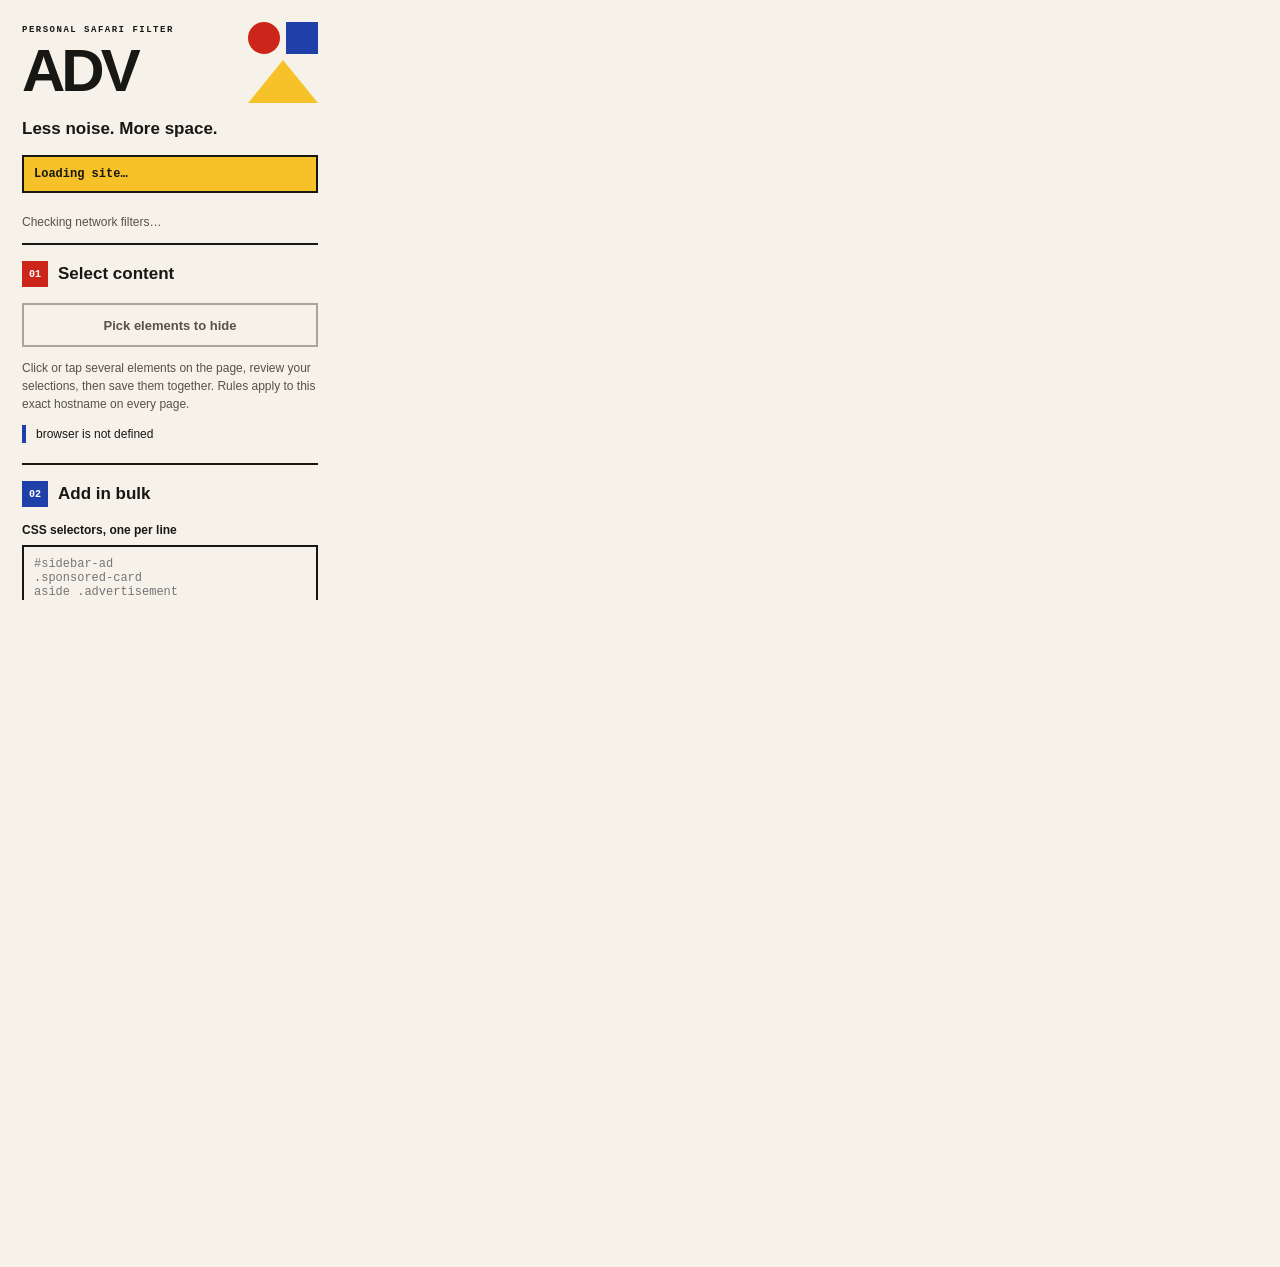
==== WebExtension/popup.html @ 4e4273cb "Define the extension popup structure and controls Organize element picking, bulk selector entry, sav" ====
<!doctype html>
<html lang="en"><head><meta charset="utf-8"><meta name="viewport" content="width=device-width, initial-scale=1">
<title>ADV</title><link rel="stylesheet" href="popup.css"></head>
<body><header><div><p class="eyebrow">PERSONAL SAFARI FILTER</p><h1>ADV</h1></div><div class="mark" aria-hidden="true"><i></i><i></i><i></i></div></header>
<p class="tagline">Less noise. More space.</p><p id="site">Loading site…</p>
<p id="network" class="hint" role="status">Checking network filters…</p>
<section><h2><span class="index red">01</span> Select content</h2>
<button id="pick" disabled>Pick elements to hide</button>
<p class="hint">Click or tap several elements on the page, review your selections, then save them together. Rules apply to this exact hostname on every page.</p>
<p id="status" role="status">Loading rules…</p></section>
<section><h2><span class="index blue">02</span> Add in bulk</h2>
<label for="selectors">CSS selectors, one per line</label>
<textarea id="selectors" rows="5" placeholder="#sidebar-ad&#10;.sponsored-card&#10;aside .advertisement" spellcheck="false"></textarea>
<p class="hint">Save up to 1000 selectors for this exact hostname. Existing rules are kept; duplicates are skipped.</p>
<button id="save-bulk" disabled>Save rules</button><p id="bulk-status" class="hint" role="status"></p></section>
<section><h2><span class="index blue">03</span> Rules for this site</h2><ul id="rules"></ul></section>
<section><h2><span class="index red">04</span> Blocked sources · all sites</h2>
<p class="hint">Block an advertising host and its subdomains across websites. Normal resources on the same host will also be blocked. Opening the site itself is allowed.</p>
<label for="source-host">Advertising source hostname</label><input id="source-host" placeholder="ads.example.com" spellcheck="false" autocapitalize="none">
<button id="block-source">Block source everywhere</button><p id="source-status" class="hint" role="status"></p><ul id="blocked-sources"></ul>
<p class="hint">Source rules persist in this Safari profile. They do not sync with iCloud yet. Reload pages after changing source rules.</p></section>
<p class="hint">Cloud sync runs when you open the signed ADV app. Reload pages after syncing.</p>
<script src="popup.js"></script></body></html>
---- WebExtension/popup.css ----
:root { color-scheme: light; font: 14px -apple-system, BlinkMacSystemFont, Helvetica, sans-serif; --paper: #f6f2e9; --ink: #171714; --red: #cc261a; --blue: #1f40a8; --yellow: #f7c229; color: var(--ink); background: var(--paper); }
* { box-sizing: border-box; }
/* Safari measures this document to size its popover. A viewport-based maximum
   can shrink the document to the initial measurement viewport indefinitely. */
html { width: 340px; min-width: 340px; height: 600px; overflow: hidden; }
body { width: 340px; height: 600px; overflow-y: auto; padding: 22px; margin: 0; }
header { display: flex; align-items: center; justify-content: space-between; gap: 16px; }
.eyebrow { font: bold 9px ui-monospace, monospace; letter-spacing: 1.5px; margin: 0 0 6px; }
h1 { margin: 0; font-size: 60px; letter-spacing: -4px; line-height: 1; font-weight: 900; }
.tagline { font-size: 17px; font-weight: 600; margin: 16px 0; }
.mark { width: 70px; display: grid; grid-template-columns: 1fr 1fr; gap: 6px; flex-shrink: 0; }
.mark i { display: block; height: 32px; background: var(--blue); }
.mark i:first-child { border-radius: 50%; background: var(--red); }
.mark i:last-child { grid-column: 1 / -1; height: 43px; background: var(--yellow); clip-path: polygon(50% 0, 100% 100%, 0 100%); }
#site { background: var(--yellow); border: 2px solid var(--ink); padding: 10px; font: bold 12px ui-monospace, monospace; margin: 0 0 20px; }
section { border-top: 2px solid var(--ink); padding: 16px 0 8px; }
h2 { display: flex; align-items: center; gap: 10px; margin: 0 0 16px; font-size: 17px; }
.index { display: inline-grid; place-items: center; width: 26px; height: 26px; font: bold 10px ui-monospace, monospace; color: white; }
.red { background: var(--red); } .blue { background: var(--blue); }
button { font-size: 13px; font-weight: 700; font-family: inherit; padding: 10px 12px; min-height: 44px; border: 2px solid var(--ink); border-radius: 0; background: var(--paper); color: var(--ink); cursor: pointer; }
button:hover:not(:disabled) { background: var(--yellow); }
button:active:not(:disabled) { transform: translateY(1px); }
button:disabled { cursor: default; color: #55524a; border-color: #aaa69e; background: var(--paper); }
:focus-visible { outline: 3px solid var(--blue); outline-offset: 3px; }
#pick { width: 100%; background: var(--ink); color: var(--paper); }
#pick:hover:not(:disabled) { background: var(--blue); }
#pick:disabled { color: #55524a; background: var(--paper); }
.hint { color: #55524a; font-size: 12px; line-height: 1.5; overflow-wrap: anywhere; }
#status { border-left: 4px solid var(--blue); padding-left: 10px; font-size: 12px; line-height: 1.5; overflow-wrap: anywhere; }
#site, code { overflow-wrap: anywhere; } ul { padding: 0; list-style: none; max-height: 230px; overflow: auto; font-size: 13px; }
label { display: block; font-size: 12px; font-weight: 700; margin-bottom: 8px; }
textarea { width: 100%; min-width: 0; resize: vertical; border: 2px solid var(--ink); border-radius: 0; padding: 10px; background: var(--paper); color: var(--ink); font: 12px ui-monospace, monospace; }
#source-host { width:100%; padding:10px; margin-bottom:8px; border:2px solid var(--ink); border-radius:0; background:var(--paper); color:var(--ink); font:12px ui-monospace,monospace; }
#block-source { width:100%; }
#save-bulk { width: 100%; background: var(--blue); color: white; }
li { border-top: 1px solid #aaa69e; padding: 12px 0; } li button { display: block; margin-top: 8px; }
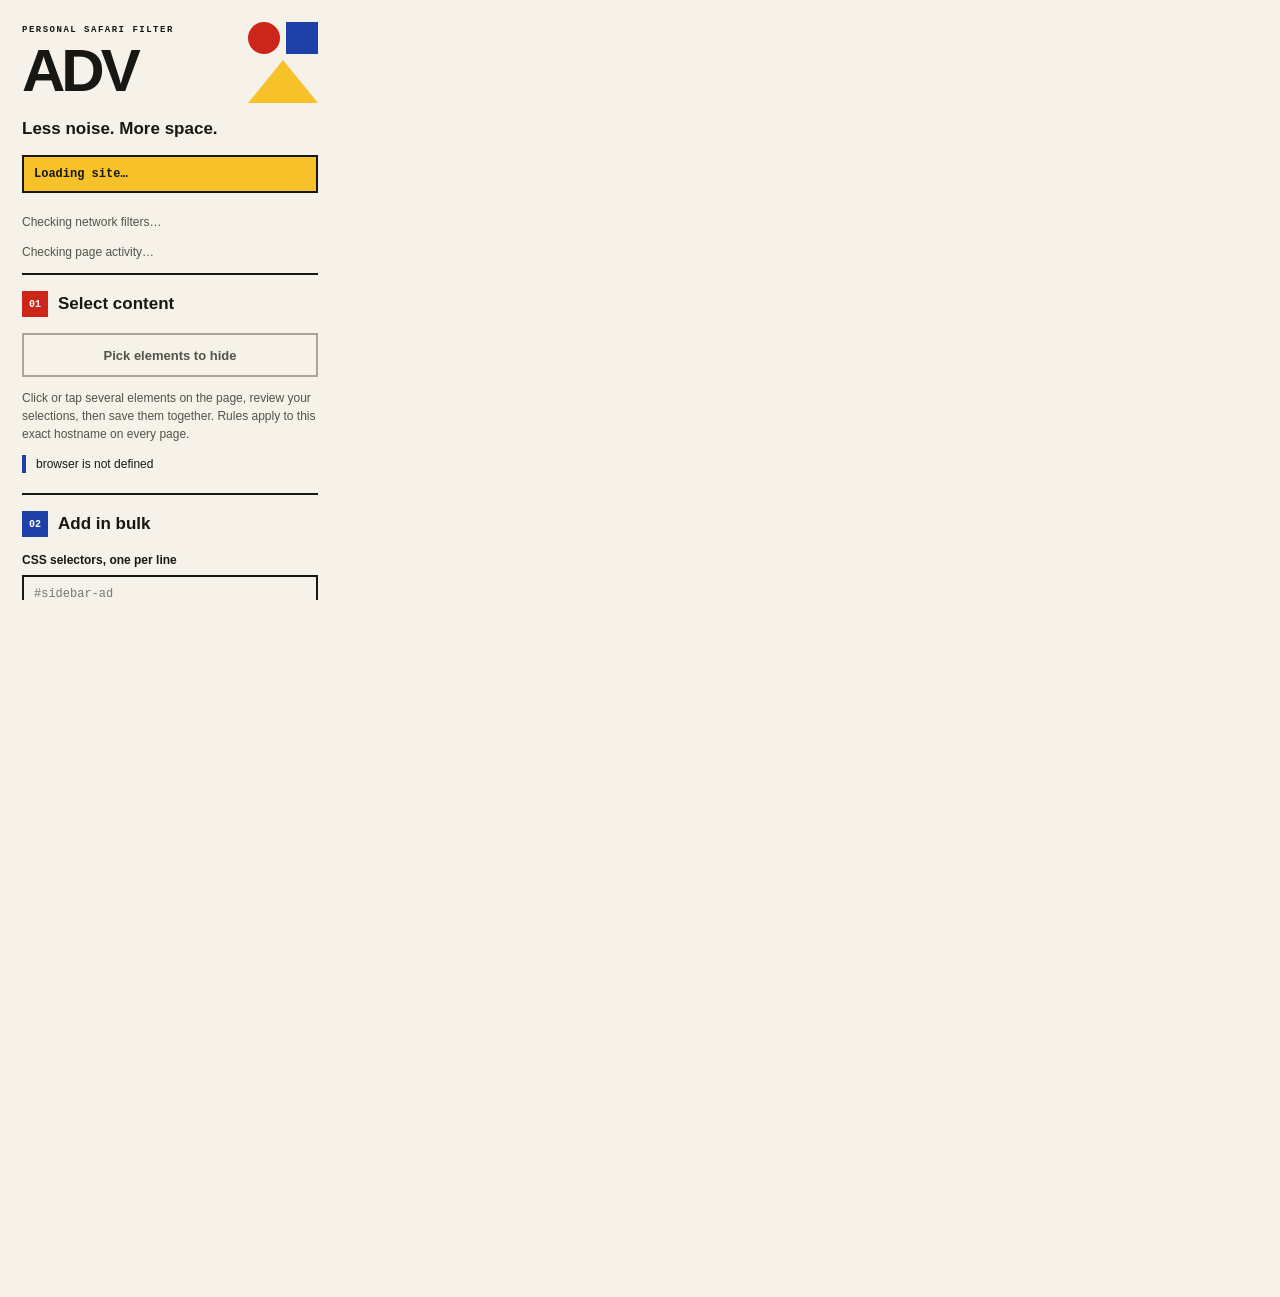
==== commit f376b42d: "Add accessible page activity feedback to the popup Provide a compact status region for current-page " ====
--- a/WebExtension/popup.html
+++ b/WebExtension/popup.html
@@ -4,6 +4,7 @@
 <body><header><div><p class="eyebrow">PERSONAL SAFARI FILTER</p><h1>ADV</h1></div><div class="mark" aria-hidden="true"><i></i><i></i><i></i></div></header>
 <p class="tagline">Less noise. More space.</p><p id="site">Loading site…</p>
 <p id="network" class="hint" role="status">Checking network filters…</p>
+<p id="activity" class="hint" role="status">Checking page activity…</p>
 <section><h2><span class="index red">01</span> Select content</h2>
 <button id="pick" disabled>Pick elements to hide</button>
 <p class="hint">Click or tap several elements on the page, review your selections, then save them together. Rules apply to this exact hostname on every page.</p>
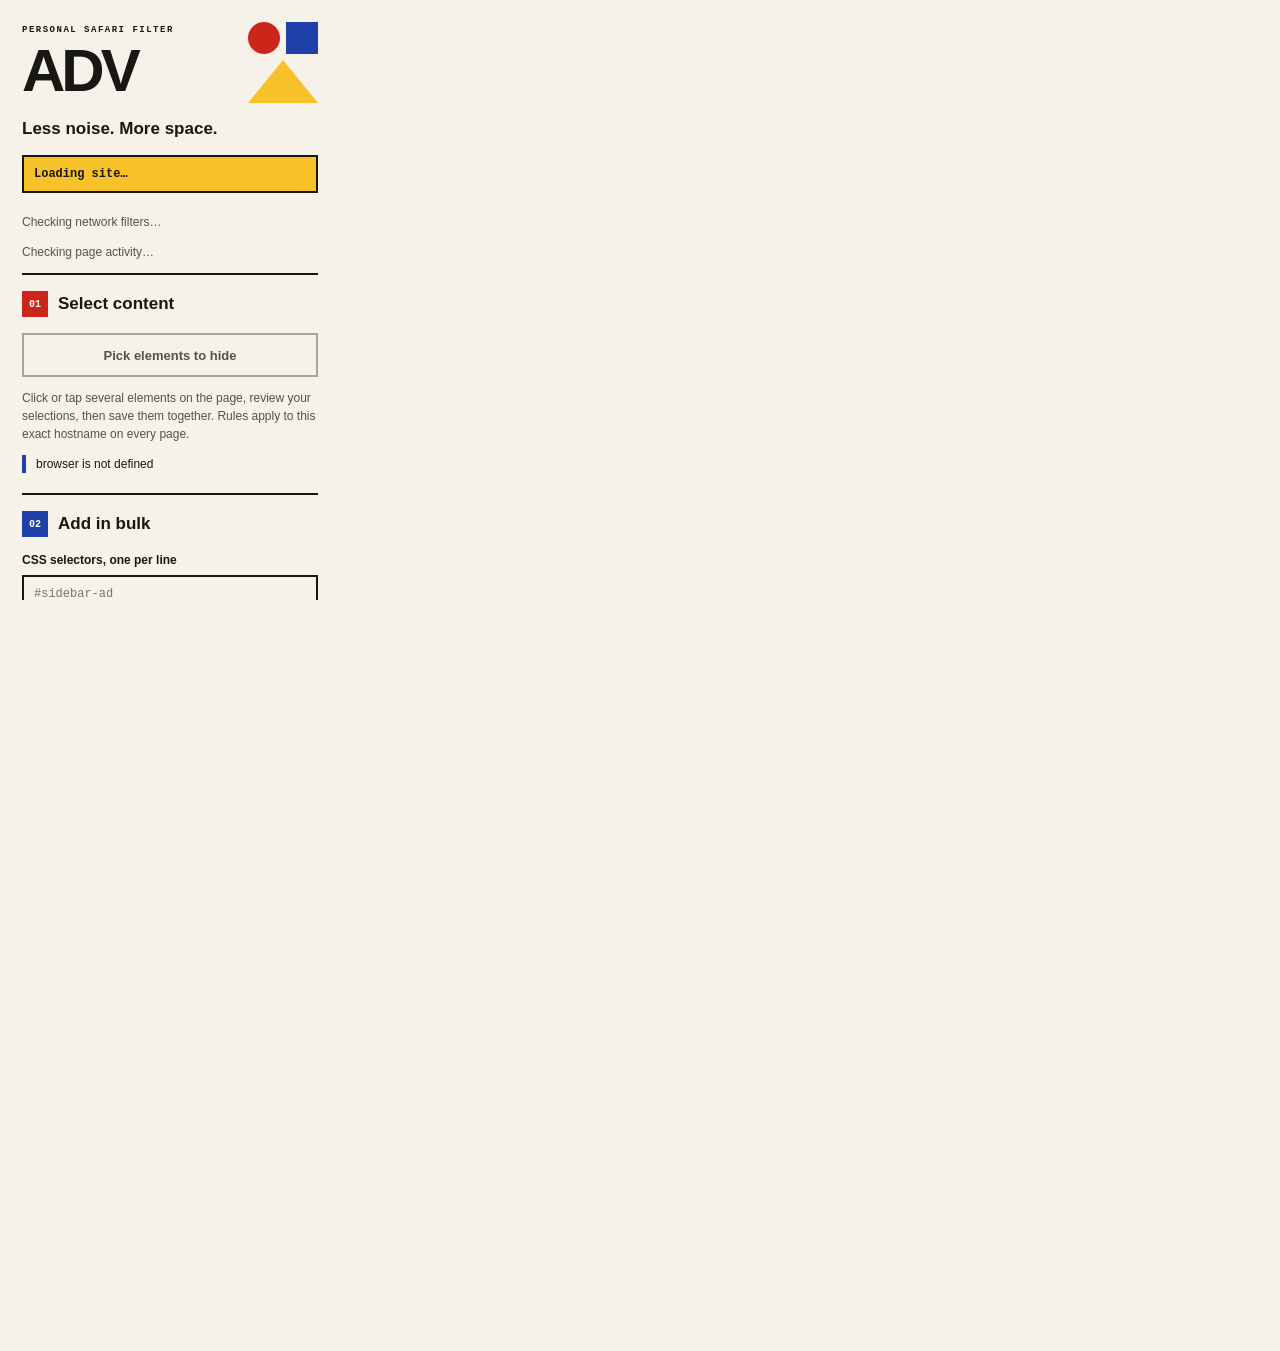
==== commit 8dcb315d: "Expose optional rule help beside the existing controls Add a separate help section for selector or H" ====
--- a/WebExtension/popup.html
+++ b/WebExtension/popup.html
@@ -20,5 +20,14 @@
 <label for="source-host">Advertising source hostname</label><input id="source-host" placeholder="ads.example.com" spellcheck="false" autocapitalize="none">
 <button id="block-source">Block source everywhere</button><p id="source-status" class="hint" role="status"></p><ul id="blocked-sources"></ul>
 <p class="hint">Source rules persist in this Safari profile. They do not sync with iCloud yet. Reload pages after changing source rules.</p></section>
+<details id="help"><summary>Rule help · optional</summary>
+<p class="hint">Read-only investigation of this document. Explicit rules stay in the normal editor. No automatic saving or deletion. Frames and Shadow DOM are not inspected.</p>
+<label for="help-selector">Element or saved CSS selector</label><input id="help-selector" placeholder=".advertisement" spellcheck="false">
+<label for="help-html">Or paste an HTML fragment (optional)</label><textarea id="help-html" rows="3" maxlength="10000" spellcheck="false" placeholder="Paste the outer advertising container"></textarea>
+<button id="help-inspect">Inspect rules and selection</button>
+<label for="help-question">Ask the guide</label><textarea id="help-question" rows="2" maxlength="1500" placeholder="Can I hide the whole container using a stable condition?"></textarea>
+<button id="help-ask">Ask on-device guide</button><p id="help-status" class="hint" role="status">Inspection works without Apple Intelligence. Conversation requires a supported device running macOS or iOS 26.</p>
+<div id="help-conversation" aria-live="polite"></div><ul id="help-findings" aria-label="Rule diagnostics"></ul><ul id="help-candidates" aria-label="Candidate selectors"></ul>
+</details>
 <p class="hint">Cloud sync runs when you open the signed ADV app. Reload pages after syncing.</p>
-<script src="popup.js"></script></body></html>
+<script src="help.js"></script><script src="popup.js"></script></body></html>
--- a/WebExtension/popup.css
+++ b/WebExtension/popup.css
@@ -34,3 +34,12 @@
 #block-source { width:100%; }
 #save-bulk { width: 100%; background: var(--blue); color: white; }
 li { border-top: 1px solid #aaa69e; padding: 12px 0; } li button { display: block; margin-top: 8px; }
+
+#help { border-top:2px solid var(--ink); padding:16px 0; }
+#help summary { cursor:pointer; font-size:17px; font-weight:700; }
+#help input { width:100%; padding:10px; border:2px solid var(--ink); border-radius:0; background:var(--paper); color:var(--ink); font:12px ui-monospace,monospace; }
+#help label { margin-top:12px; }
+#help button { margin:8px 8px 0 0; }
+#help p { font-size:12px; line-height:1.5; overflow-wrap:anywhere; }
+.help-question { border-left:4px solid var(--blue); padding-left:10px; }
+#help-candidates { max-height:360px; }
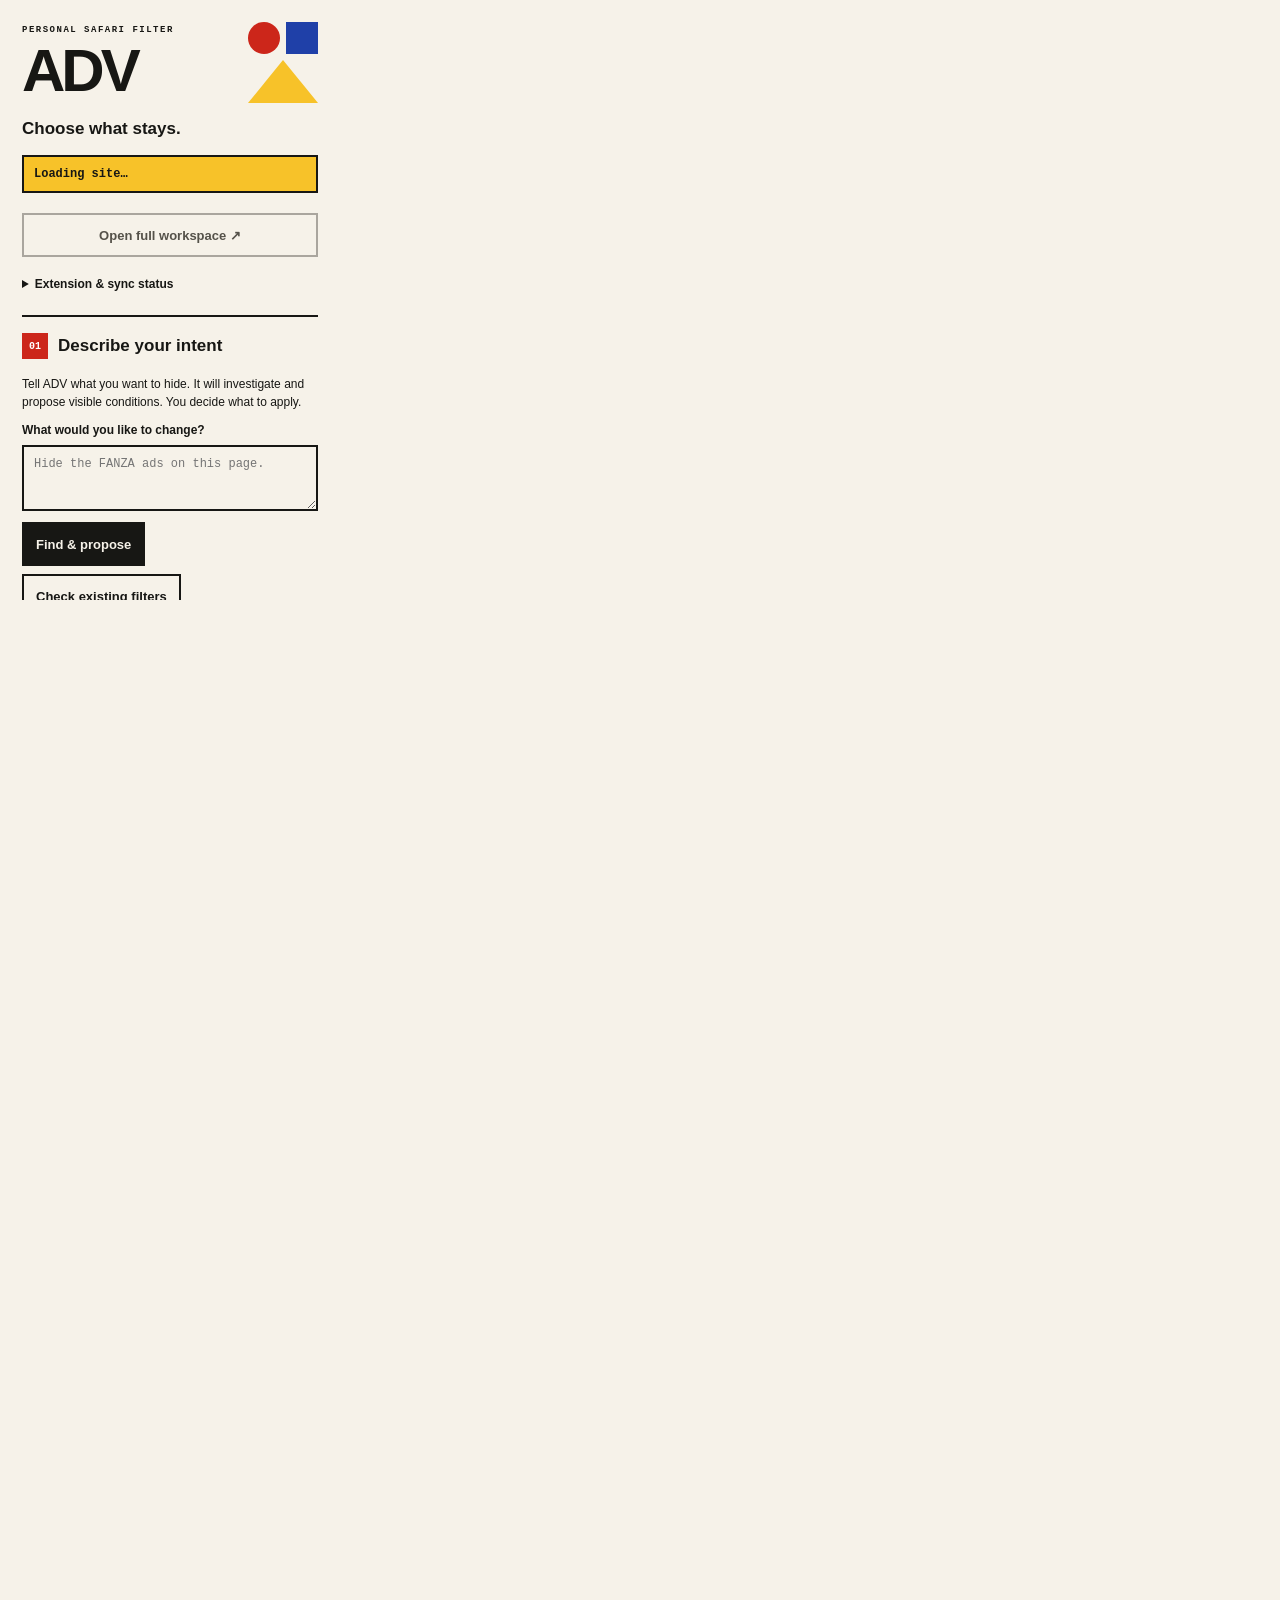
==== commit 6f32f1e5: "Organize ADV around conversation drafts and saved filters Replace the separate help appendix with th" ====
--- a/WebExtension/popup.html
+++ b/WebExtension/popup.html
@@ -1,33 +1,36 @@
 <!doctype html>
 <html lang="en"><head><meta charset="utf-8"><meta name="viewport" content="width=device-width, initial-scale=1">
-<title>ADV</title><link rel="stylesheet" href="popup.css"></head>
+<title>ADV · Personal control</title><link rel="stylesheet" href="popup.css"></head>
 <body><header><div><p class="eyebrow">PERSONAL SAFARI FILTER</p><h1>ADV</h1></div><div class="mark" aria-hidden="true"><i></i><i></i><i></i></div></header>
-<p class="tagline">Less noise. More space.</p><p id="site">Loading site…</p>
-<p id="network" class="hint" role="status">Checking network filters…</p>
-<p id="activity" class="hint" role="status">Checking page activity…</p>
-<section><h2><span class="index red">01</span> Select content</h2>
-<button id="pick" disabled>Pick elements to hide</button>
-<p class="hint">Click or tap several elements on the page, review your selections, then save them together. Rules apply to this exact hostname on every page.</p>
-<p id="status" role="status">Loading rules…</p></section>
-<section><h2><span class="index blue">02</span> Add in bulk</h2>
-<label for="selectors">CSS selectors, one per line</label>
-<textarea id="selectors" rows="5" placeholder="#sidebar-ad&#10;.sponsored-card&#10;aside .advertisement" spellcheck="false"></textarea>
-<p class="hint">Save up to 1000 selectors for this exact hostname. Existing rules are kept; duplicates are skipped.</p>
-<button id="save-bulk" disabled>Save rules</button><p id="bulk-status" class="hint" role="status"></p></section>
-<section><h2><span class="index blue">03</span> Rules for this site</h2><ul id="rules"></ul></section>
-<section><h2><span class="index red">04</span> Blocked sources · all sites</h2>
-<p class="hint">Block an advertising host and its subdomains across websites. Normal resources on the same host will also be blocked. Opening the site itself is allowed.</p>
-<label for="source-host">Advertising source hostname</label><input id="source-host" placeholder="ads.example.com" spellcheck="false" autocapitalize="none">
-<button id="block-source">Block source everywhere</button><p id="source-status" class="hint" role="status"></p><ul id="blocked-sources"></ul>
-<p class="hint">Source rules persist in this Safari profile. They do not sync with iCloud yet. Reload pages after changing source rules.</p></section>
-<details id="help"><summary>Rule help · optional</summary>
-<p class="hint">Read-only investigation of this document. Explicit rules stay in the normal editor. No automatic saving or deletion. Frames and Shadow DOM are not inspected.</p>
-<label for="help-selector">Element or saved CSS selector</label><input id="help-selector" placeholder=".advertisement" spellcheck="false">
-<label for="help-html">Or paste an HTML fragment (optional)</label><textarea id="help-html" rows="3" maxlength="10000" spellcheck="false" placeholder="Paste the outer advertising container"></textarea>
-<button id="help-inspect">Inspect rules and selection</button>
-<label for="help-question">Ask the guide</label><textarea id="help-question" rows="2" maxlength="1500" placeholder="Can I hide the whole container using a stable condition?"></textarea>
-<button id="help-ask">Ask on-device guide</button><p id="help-status" class="hint" role="status">Inspection works without Apple Intelligence. Conversation requires a supported device running macOS or iOS 26.</p>
-<div id="help-conversation" aria-live="polite"></div><ul id="help-findings" aria-label="Rule diagnostics"></ul><ul id="help-candidates" aria-label="Candidate selectors"></ul>
-</details>
-<p class="hint">Cloud sync runs when you open the signed ADV app. Reload pages after syncing.</p>
+<p class="tagline">Choose what stays.</p><p id="site">Loading site…</p>
+<button id="open-workspace" disabled>Open full workspace ↗</button>
+<details class="system-status"><summary>Extension &amp; sync status</summary><p id="network" class="hint" role="status">Checking network filters…</p><p id="activity" class="hint" role="status">Checking page activity…</p><p id="status" role="status">Loading rules…</p></details>
+<main id="workspace">
+<section id="help" class="panel conversation-panel"><h2><span class="index red">01</span> Describe your intent</h2>
+<p class="intro">Tell ADV what you want to hide. It will investigate and propose visible conditions. You decide what to apply.</p>
+<label for="help-question">What would you like to change?</label><textarea id="help-question" rows="3" maxlength="1500" placeholder="Hide the FANZA ads on this page."></textarea>
+<button id="help-ask">Find &amp; propose</button><button id="help-inspect">Check existing filters</button>
+<p id="help-status" class="hint" role="status">On-device conversation requires Apple Intelligence. Manual selection and rule inspection remain available.</p>
+<div id="help-conversation" aria-live="polite"></div>
+<details><summary>Use a selected element or HTML</summary><label for="help-selector">Element or saved CSS selector</label><input id="help-selector" placeholder=".advertisement" spellcheck="false">
+<label for="help-html">HTML fragment (optional)</label><textarea id="help-html" rows="3" maxlength="10000" spellcheck="false" placeholder="Paste the outer advertising container"></textarea></details>
+<details><summary>Investigation details</summary><p class="hint">Investigates up to 500 links, image descriptions, and iframe URLs in the top document. Brand mentions are clues, not proof of advertising. Frames and Shadow DOM are not inspected.</p><ul id="help-findings" aria-label="Rule diagnostics"></ul></details>
+</section>
+<section id="draft-panel" class="panel"><h2><span class="index blue">02</span> Review your draft</h2>
+<p id="draft-title" class="intro">Nothing is staged yet.</p><p id="draft-scope" class="hint">Hide matching elements on this exact website. Existing filters stay in place.</p>
+<ul id="help-candidates" aria-label="Candidate selectors"></ul>
+<button id="pick" disabled>Select on the page</button>
+<p class="hint">Prefer pointing? Pick unwanted elements, then use Help with last selection to return here.</p>
+<details id="draft-details"><summary>Conditions · view or edit CSS</summary><label for="selectors">CSS selectors, one per line</label><textarea id="selectors" rows="5" placeholder="#sidebar-ad&#10;.sponsored-card&#10;aside .advertisement" spellcheck="false"></textarea></details>
+<button id="preview-draft" disabled>Preview draft on page</button><button id="save-bulk" disabled>Apply draft</button><button id="clear-draft">Discard draft</button>
+<p id="bulk-status" class="hint" role="status">Preview before applying. Nothing is saved by conversation alone.</p>
+<details><summary>Block a source domain instead</summary><p class="hint">This blocks requests across all websites, rather than hiding a page element.</p><label for="source-host">Source hostname</label><input id="source-host" placeholder="ads.example.com" spellcheck="false" autocapitalize="none"><button id="block-source">Block source everywhere</button><p id="source-status" class="hint" role="status"></p></details>
+</section>
+<section id="saved-panel" class="panel"><h2><span class="index blue">03</span> Your saved filters</h2>
+<p class="intro">Conditions stay visible and editable. Conversation is an alternative way to build a draft.</p>
+<h3>Hidden content · this website</h3><ul id="rules"></ul>
+<h3>Blocked domains · all websites</h3><ul id="blocked-sources"></ul>
+<p class="hint">Source blocks remain in this Safari profile. Cosmetic filters can sync when signed iCloud sharing is configured.</p>
+</section>
+</main>
 <script src="help.js"></script><script src="popup.js"></script></body></html>
--- a/WebExtension/popup.css
+++ b/WebExtension/popup.css
@@ -43,3 +43,42 @@
 #help p { font-size:12px; line-height:1.5; overflow-wrap:anywhere; }
 .help-question { border-left:4px solid var(--blue); padding-left:10px; }
 #help-candidates { max-height:360px; }
+/* The popup stays compact; the same document becomes a responsive workspace tab. */
+#open-workspace { width:100%; margin:0 0 12px; }
+.system-status { margin-bottom:16px; }
+summary { cursor:pointer; font-weight:700; font-size:12px; padding:8px 0; }
+#help summary { font-size:12px; }
+#workspace { display:flex; flex-direction:column; gap:16px; }
+.panel { min-width:0; padding:16px 0; }
+.intro { font-size:13px; line-height:1.5; }
+#help-ask { background:var(--ink); color:var(--paper); }
+#help-candidates { max-height:none; }
+#help-candidates strong { font-size:14px; }
+#draft-panel button { margin:8px 6px 0 0; }
+#preview-draft, #save-bulk { width:100%; }
+h3 { font-size:13px; }
+html.workspace { width:100%; min-width:320px; height:auto; overflow:auto; }
+.workspace body { width:100%; min-width:320px; height:auto; min-height:100vh; overflow:visible; padding:24px; }
+.workspace header, .workspace > body > .tagline { max-width:1200px; margin-left:auto; margin-right:auto; }
+.workspace #site { max-width:1200px; margin:16px auto; }
+.workspace #open-workspace { display:none; }
+.workspace .system-status { max-width:1200px; margin:0 auto 20px; }
+.workspace #workspace { display:grid; grid-template-columns:minmax(260px,1fr) minmax(260px,1fr) minmax(290px,1.15fr); align-items:start; max-width:1200px; margin:auto; gap:20px; }
+.workspace .panel { border:2px solid var(--ink); padding:20px; }
+.workspace #draft-panel { grid-column:1; grid-row:1; }
+.workspace #saved-panel { grid-column:2; grid-row:1; }
+.workspace #help { grid-column:3; grid-row:1; border-top:8px solid var(--red); }
+.workspace #draft-panel { border-top:8px solid var(--blue); }
+.workspace #saved-panel { border-top:8px solid var(--yellow); }
+.workspace #rules, .workspace #blocked-sources { max-height:350px; }
+@media (max-width:980px) {
+ .workspace #workspace { grid-template-columns:minmax(0,1fr) minmax(0,1fr); }
+ .workspace #help { grid-column:2; grid-row:1 / span 2; }
+ .workspace #saved-panel { grid-column:1; grid-row:2; }
+}
+@media (max-width:620px) {
+ .workspace body { padding:16px; }
+ .workspace #workspace { display:flex; flex-direction:column; }
+ .workspace #help { order:-1; width:100%; }
+ .workspace .panel { width:100%; }
+}
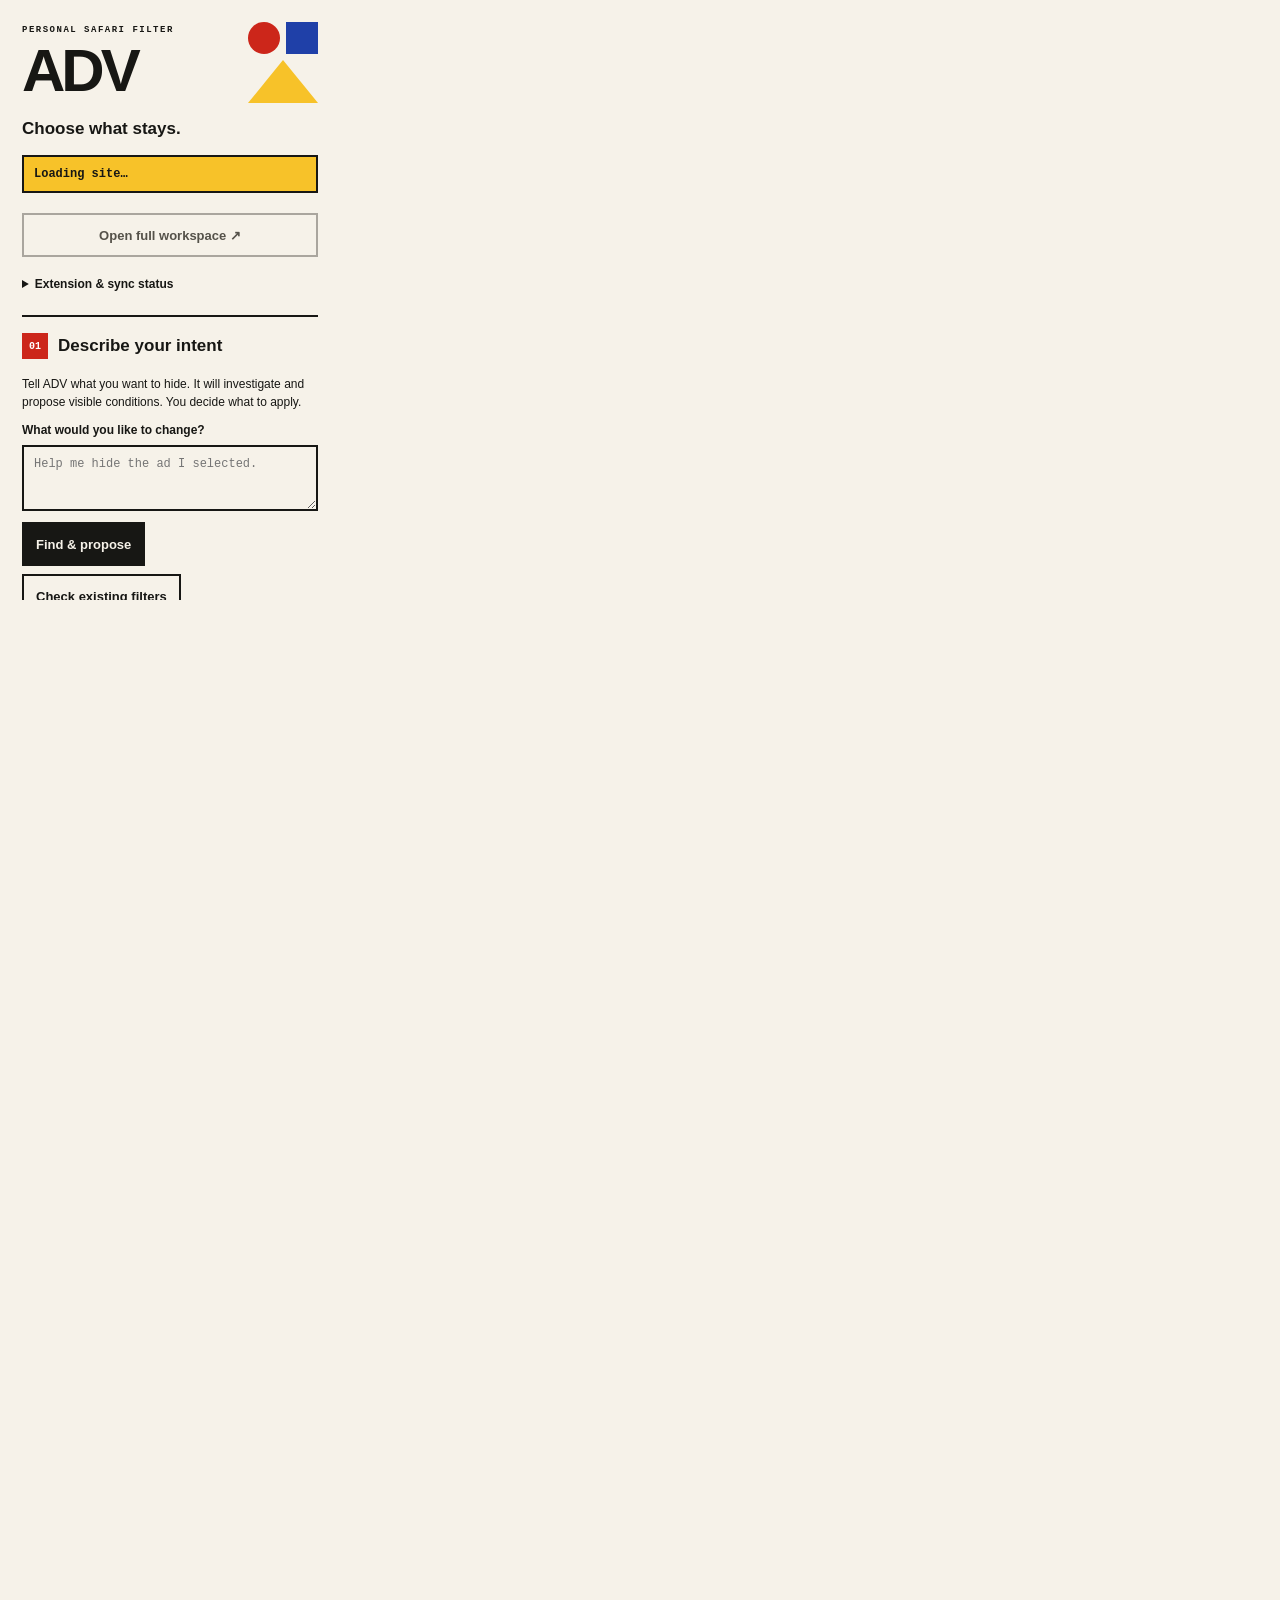
==== commit e76a0e2c: "Use a neutral selection-based conversation example Replace the named-brand placeholder with Help me " ====
--- a/WebExtension/popup.html
+++ b/WebExtension/popup.html
@@ -8,7 +8,7 @@
 <main id="workspace">
 <section id="help" class="panel conversation-panel"><h2><span class="index red">01</span> Describe your intent</h2>
 <p class="intro">Tell ADV what you want to hide. It will investigate and propose visible conditions. You decide what to apply.</p>
-<label for="help-question">What would you like to change?</label><textarea id="help-question" rows="3" maxlength="1500" placeholder="Hide the FANZA ads on this page."></textarea>
+<label for="help-question">What would you like to change?</label><textarea id="help-question" rows="3" maxlength="1500" placeholder="Help me hide the ad I selected."></textarea>
 <button id="help-ask">Find &amp; propose</button><button id="help-inspect">Check existing filters</button>
 <p id="help-status" class="hint" role="status">On-device conversation requires Apple Intelligence. Manual selection and rule inspection remain available.</p>
 <div id="help-conversation" aria-live="polite"></div>
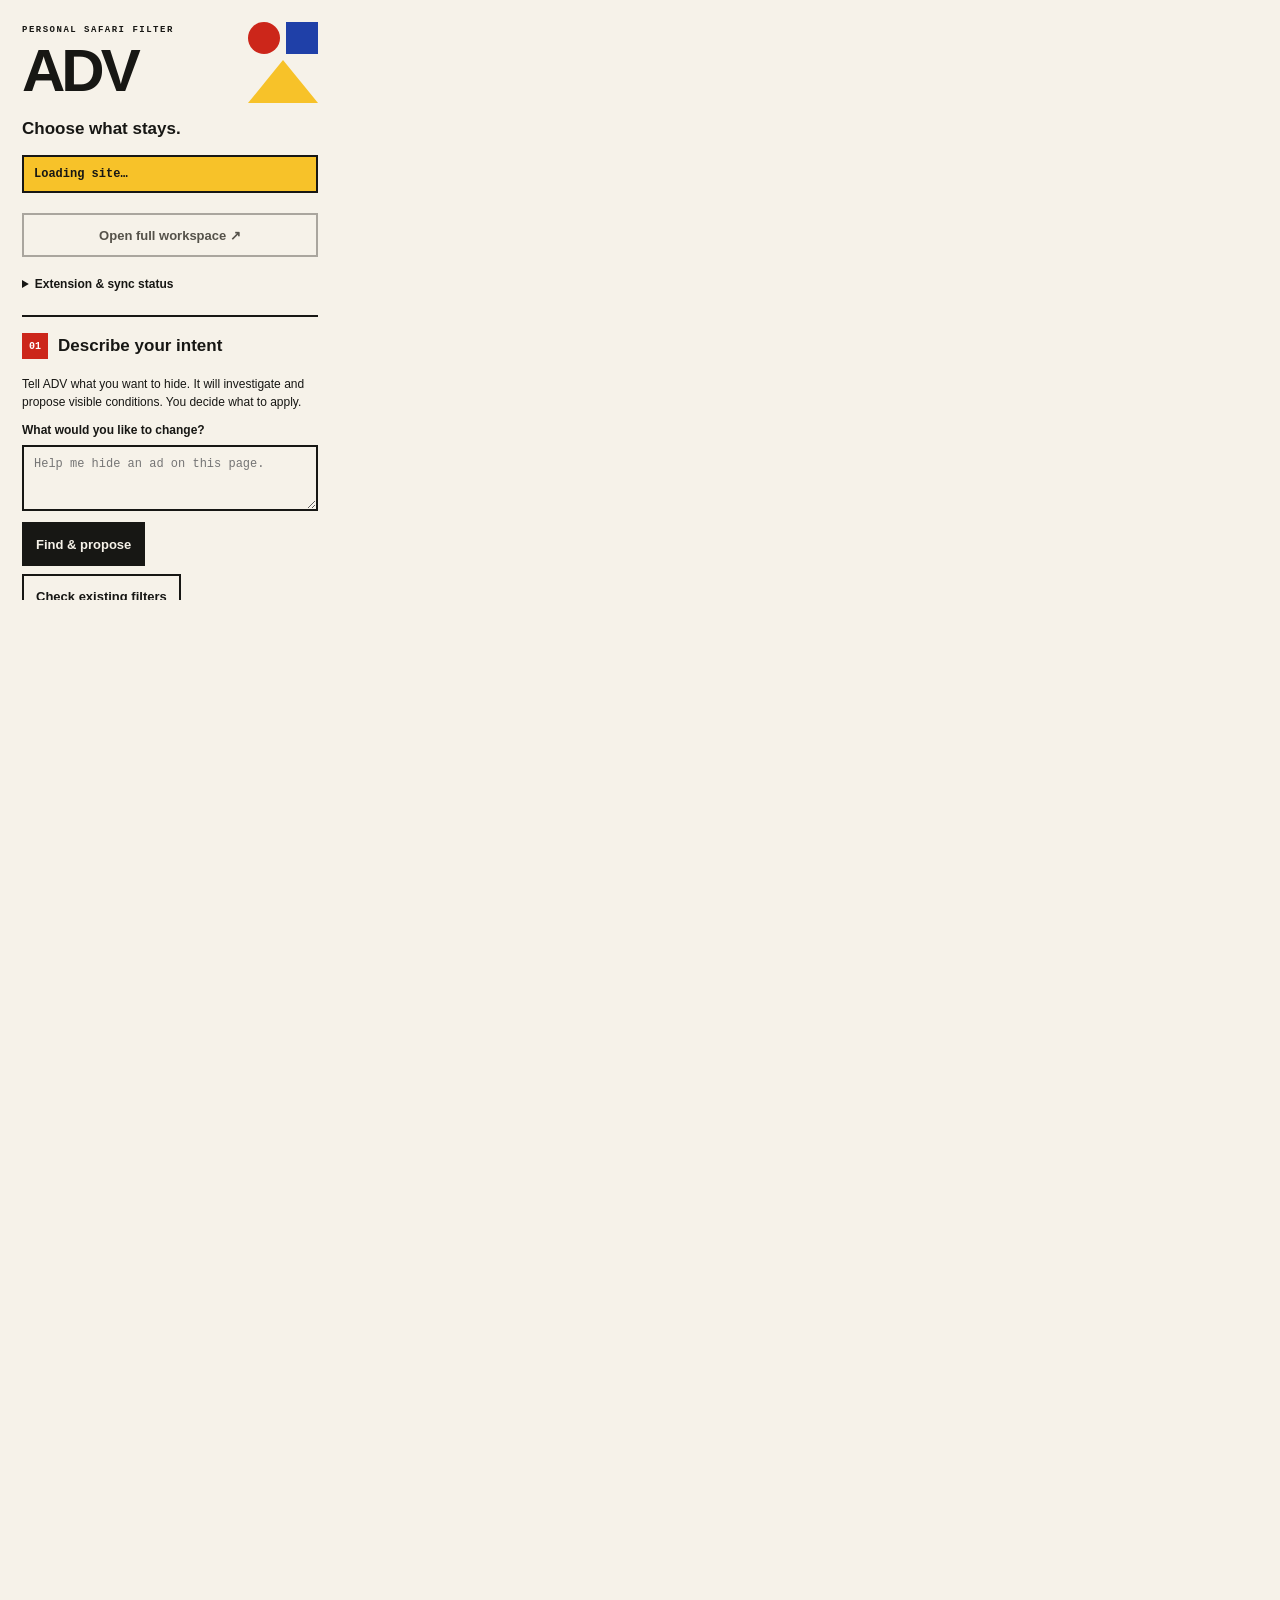
==== commit ba2f9122: "Describe selection-free assistance in the popup Use a neutral page-based example and explain bounded" ====
--- a/WebExtension/popup.html
+++ b/WebExtension/popup.html
@@ -8,13 +8,13 @@
 <main id="workspace">
 <section id="help" class="panel conversation-panel"><h2><span class="index red">01</span> Describe your intent</h2>
 <p class="intro">Tell ADV what you want to hide. It will investigate and propose visible conditions. You decide what to apply.</p>
-<label for="help-question">What would you like to change?</label><textarea id="help-question" rows="3" maxlength="1500" placeholder="Help me hide the ad I selected."></textarea>
+<label for="help-question">What would you like to change?</label><textarea id="help-question" rows="3" maxlength="1500" placeholder="Help me hide an ad on this page."></textarea>
 <button id="help-ask">Find &amp; propose</button><button id="help-inspect">Check existing filters</button>
 <p id="help-status" class="hint" role="status">On-device conversation requires Apple Intelligence. Manual selection and rule inspection remain available.</p>
 <div id="help-conversation" aria-live="polite"></div>
 <details><summary>Use a selected element or HTML</summary><label for="help-selector">Element or saved CSS selector</label><input id="help-selector" placeholder=".advertisement" spellcheck="false">
 <label for="help-html">HTML fragment (optional)</label><textarea id="help-html" rows="3" maxlength="10000" spellcheck="false" placeholder="Paste the outer advertising container"></textarea></details>
-<details><summary>Investigation details</summary><p class="hint">Investigates up to 500 links, image descriptions, and iframe URLs in the top document. Brand mentions are clues, not proof of advertising. Frames and Shadow DOM are not inspected.</p><ul id="help-findings" aria-label="Rule diagnostics"></ul></details>
+<details><summary>Investigation details</summary><p class="hint">Investigates up to 500 marked advertising containers or links, image descriptions, and iframe URLs in the top document. Position and size can help identify a candidate without selecting it. Brand mentions are clues, not proof of advertising. Frames and Shadow DOM are not inspected.</p><ul id="help-findings" aria-label="Rule diagnostics"></ul></details>
 </section>
 <section id="draft-panel" class="panel"><h2><span class="index blue">02</span> Review your draft</h2>
 <p id="draft-title" class="intro">Nothing is staged yet.</p><p id="draft-scope" class="hint">Hide matching elements on this exact website. Existing filters stay in place.</p>
--- a/WebExtension/popup.css
+++ b/WebExtension/popup.css
@@ -33,21 +33,19 @@
 #source-host { width:100%; padding:10px; margin-bottom:8px; border:2px solid var(--ink); border-radius:0; background:var(--paper); color:var(--ink); font:12px ui-monospace,monospace; }
 #block-source { width:100%; }
 #save-bulk { width: 100%; background: var(--blue); color: white; }
+#save-bulk:disabled { color:#55524a; background:var(--paper); }
 li { border-top: 1px solid #aaa69e; padding: 12px 0; } li button { display: block; margin-top: 8px; }
 
-#help { border-top:2px solid var(--ink); padding:16px 0; }
-#help summary { cursor:pointer; font-size:17px; font-weight:700; }
 #help input { width:100%; padding:10px; border:2px solid var(--ink); border-radius:0; background:var(--paper); color:var(--ink); font:12px ui-monospace,monospace; }
 #help label { margin-top:12px; }
 #help button { margin:8px 8px 0 0; }
 #help p { font-size:12px; line-height:1.5; overflow-wrap:anywhere; }
 .help-question { border-left:4px solid var(--blue); padding-left:10px; }
-#help-candidates { max-height:360px; }
 /* The popup stays compact; the same document becomes a responsive workspace tab. */
 #open-workspace { width:100%; margin:0 0 12px; }
 .system-status { margin-bottom:16px; }
 summary { cursor:pointer; font-weight:700; font-size:12px; padding:8px 0; }
-#help summary { font-size:12px; }
+summary:focus-visible { outline:none; box-shadow:inset 0 -3px var(--blue); }
 #workspace { display:flex; flex-direction:column; gap:16px; }
 .panel { min-width:0; padding:16px 0; }
 .intro { font-size:13px; line-height:1.5; }
@@ -63,22 +61,22 @@
 .workspace #site { max-width:1200px; margin:16px auto; }
 .workspace #open-workspace { display:none; }
 .workspace .system-status { max-width:1200px; margin:0 auto 20px; }
-.workspace #workspace { display:grid; grid-template-columns:minmax(260px,1fr) minmax(260px,1fr) minmax(290px,1.15fr); align-items:start; max-width:1200px; margin:auto; gap:20px; }
+.workspace #workspace { display:grid; grid-template-columns:repeat(3,minmax(0,1fr)); align-items:start; max-width:1200px; margin:auto; gap:20px; }
 .workspace .panel { border:2px solid var(--ink); padding:20px; }
-.workspace #draft-panel { grid-column:1; grid-row:1; }
-.workspace #saved-panel { grid-column:2; grid-row:1; }
-.workspace #help { grid-column:3; grid-row:1; border-top:8px solid var(--red); }
+.workspace #draft-panel { grid-column:2; grid-row:1; }
+.workspace #saved-panel { grid-column:3; grid-row:1; }
+.workspace #help { grid-column:1; grid-row:1; border-top:8px solid var(--red); }
 .workspace #draft-panel { border-top:8px solid var(--blue); }
 .workspace #saved-panel { border-top:8px solid var(--yellow); }
 .workspace #rules, .workspace #blocked-sources { max-height:350px; }
 @media (max-width:980px) {
  .workspace #workspace { grid-template-columns:minmax(0,1fr) minmax(0,1fr); }
- .workspace #help { grid-column:2; grid-row:1 / span 2; }
- .workspace #saved-panel { grid-column:1; grid-row:2; }
+ .workspace #help { grid-column:1; grid-row:1; }
+ .workspace #saved-panel { grid-column:1 / -1; grid-row:2; }
 }
 @media (max-width:620px) {
  .workspace body { padding:16px; }
  .workspace #workspace { display:flex; flex-direction:column; }
- .workspace #help { order:-1; width:100%; }
+ .workspace #help { width:100%; }
  .workspace .panel { width:100%; }
 }
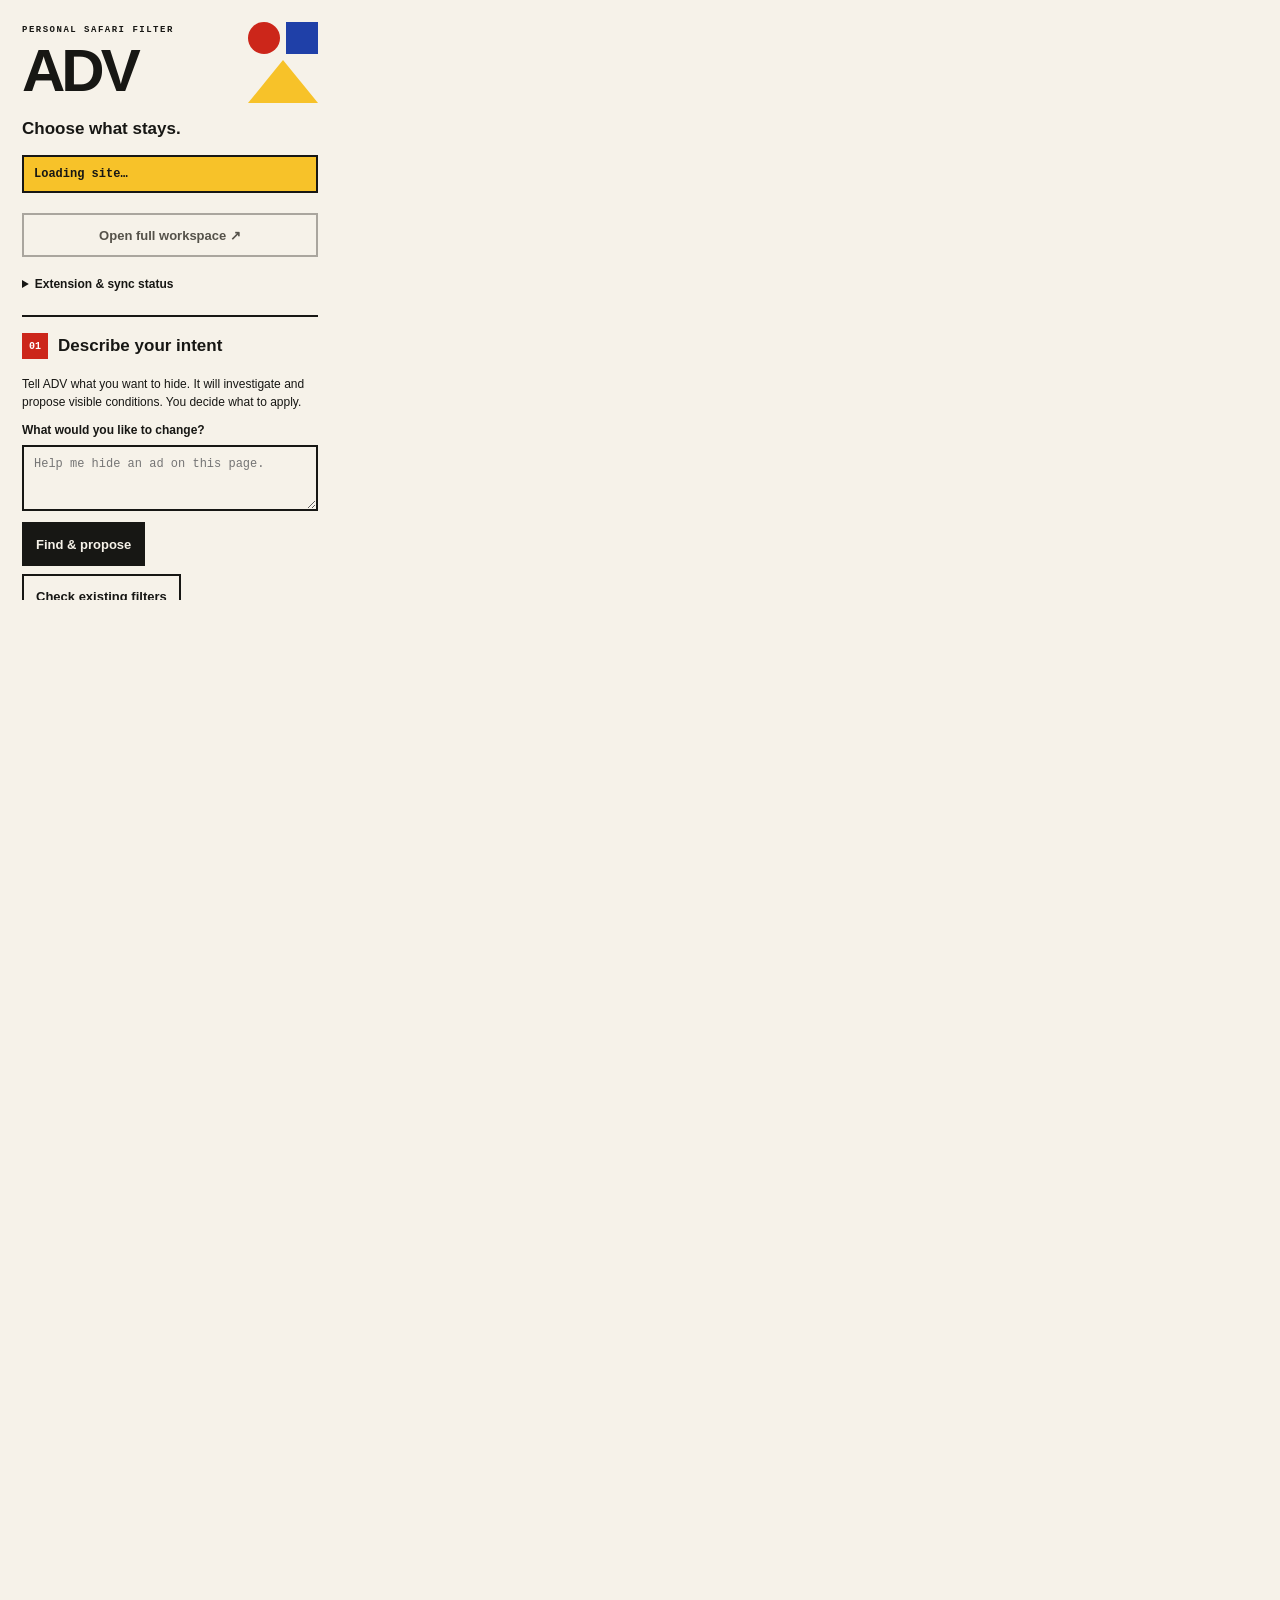
==== commit b4ce8333: "Explain candidate selection and draft replacement Guide users from a suggestion through preview to A" ====
--- a/WebExtension/popup.html
+++ b/WebExtension/popup.html
@@ -18,6 +18,7 @@
 </section>
 <section id="draft-panel" class="panel"><h2><span class="index blue">02</span> Review your draft</h2>
 <p id="draft-title" class="intro">Nothing is staged yet.</p><p id="draft-scope" class="hint">Hide matching elements on this exact website. Existing filters stay in place.</p>
+<p class="hint">Choose a suggestion with Select &amp; preview, review the outlined targets, then Apply draft. Choosing another suggestion replaces the current draft.</p>
 <ul id="help-candidates" aria-label="Candidate selectors"></ul>
 <button id="pick" disabled>Select on the page</button>
 <p class="hint">Prefer pointing? Pick unwanted elements, then use Help with last selection to return here.</p>
